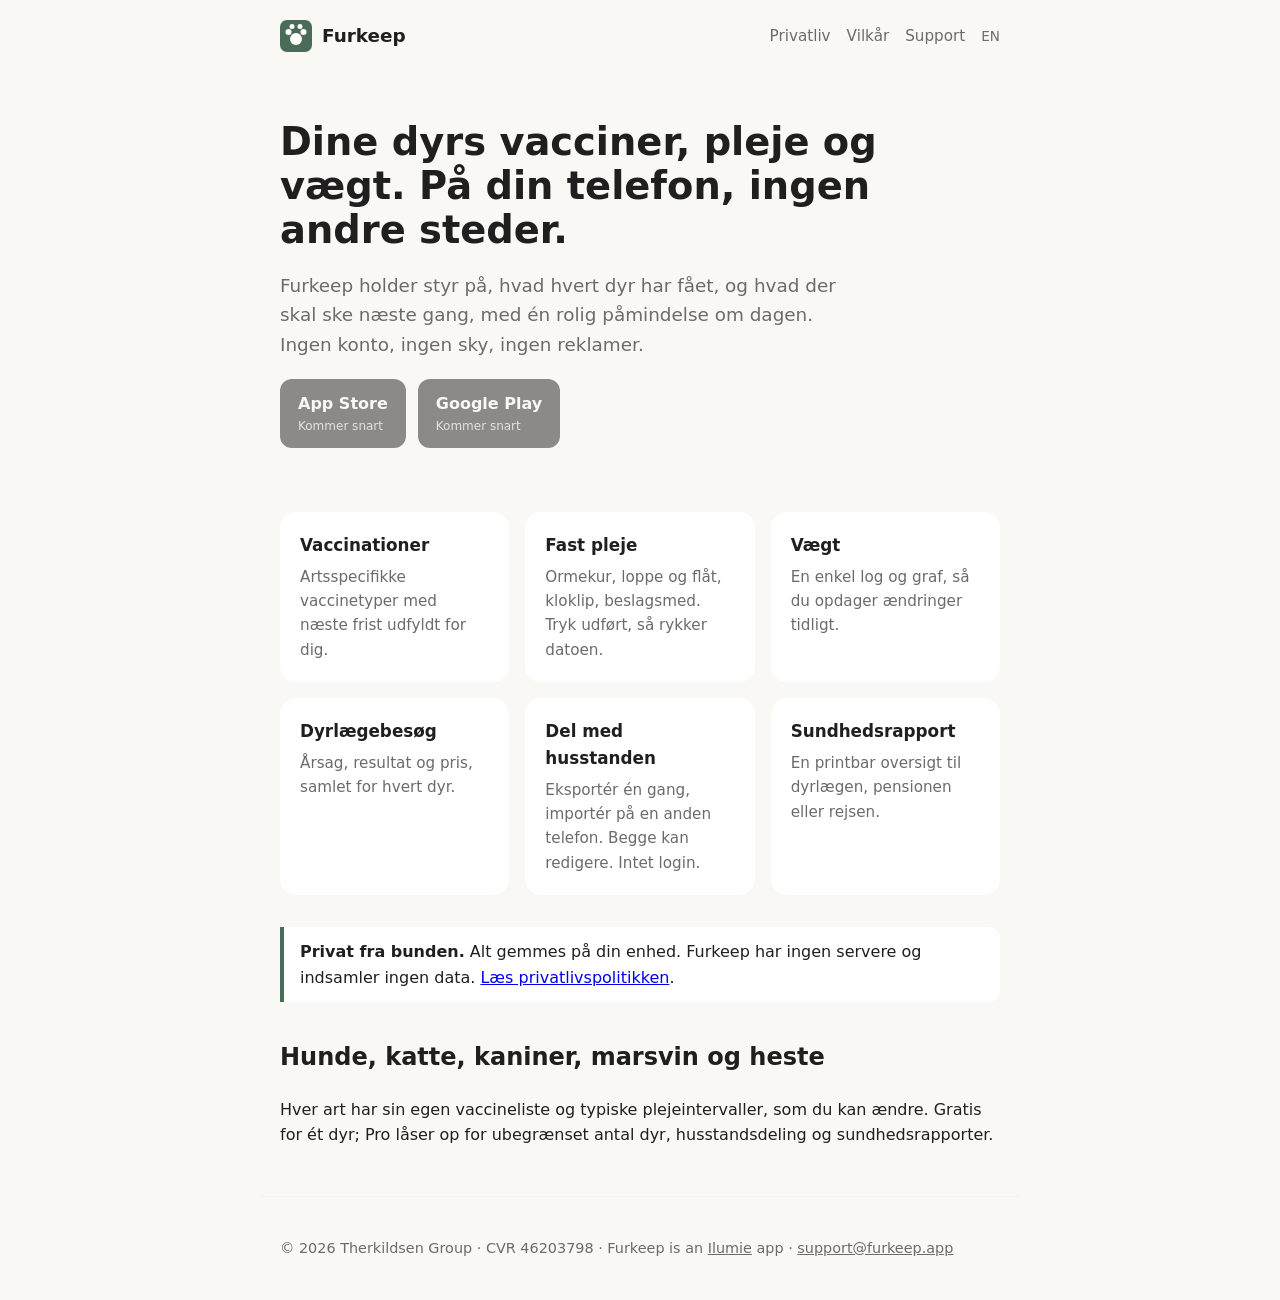
==== da/index.html @ 2c7853d0 "Furkeep website: landing (EN/DA), privacy, terms, support Co-Authored-By: Claude Fable 5.1 <noreply@" ====
<!doctype html><html lang="da"><head><meta charset="utf-8"><meta name="viewport" content="width=device-width,initial-scale=1">
<title>Furkeep – privat sundhedsbog til dine kæledyr</title><meta name="description" content="Vacciner, pleje og vægt for dine dyr. Gemt på din telefon. Ingen konto."><link rel="icon" href="/favicon.svg" type="image/svg+xml"><link rel="stylesheet" href="/style.css">
<link rel="alternate" hreflang="en" href="https://furkeep.app/da/"><link rel="alternate" hreflang="da" href="https://furkeep.app/"></head><body>
<header><a class="logo" href="/da/"><svg viewBox="0 0 64 64"><rect width="64" height="64" rx="14" fill="#4A6B57"/><circle cx="32" cy="38" r="12" fill="#fff"/><circle cx="17" cy="24" r="6" fill="#fff"/><circle cx="47" cy="24" r="6" fill="#fff"/><circle cx="24" cy="13" r="5" fill="#fff"/><circle cx="40" cy="13" r="5" fill="#fff"/></svg>Furkeep</a><nav><a href="/da/privacy">Privatliv</a><a href="/da/terms">Vilkår</a><a href="/da/support">Support</a><a class="lang" href="/">EN</a></nav></header>
<main><section class="hero"><h1>Dine dyrs vacciner, pleje og vægt. På din telefon, ingen andre steder.</h1>
<p>Furkeep holder styr på, hvad hvert dyr har fået, og hvad der skal ske næste gang, med én rolig påmindelse om dagen. Ingen konto, ingen sky, ingen reklamer.</p>
<div class="badges"><a class="badge" href="#" title="Kommer snart">App Store<small>Kommer snart</small></a><a class="badge" href="#" title="Kommer snart">Google Play<small>Kommer snart</small></a></div></section>
<section class="features">
<div class="card"><h3>Vaccinationer</h3><p>Artsspecifikke vaccinetyper med næste frist udfyldt for dig.</p></div>
<div class="card"><h3>Fast pleje</h3><p>Ormekur, loppe og flåt, kloklip, beslagsmed. Tryk udført, så rykker datoen.</p></div>
<div class="card"><h3>Vægt</h3><p>En enkel log og graf, så du opdager ændringer tidligt.</p></div>
<div class="card"><h3>Dyrlægebesøg</h3><p>Årsag, resultat og pris, samlet for hvert dyr.</p></div>
<div class="card"><h3>Del med husstanden</h3><p>Eksportér én gang, importér på en anden telefon. Begge kan redigere. Intet login.</p></div>
<div class="card"><h3>Sundhedsrapport</h3><p>En printbar oversigt til dyrlægen, pensionen eller rejsen.</p></div></section>
<div class="privacy-callout"><strong>Privat fra bunden.</strong> Alt gemmes på din enhed. Furkeep har ingen servere og indsamler ingen data. <a href="/da/privacy">Læs privatlivspolitikken</a>.</div>
<section><h2>Hunde, katte, kaniner, marsvin og heste</h2><p>Hver art har sin egen vaccineliste og typiske plejeintervaller, som du kan ændre. Gratis for ét dyr; Pro låser op for ubegrænset antal dyr, husstandsdeling og sundhedsrapporter.</p></section></main>
<footer>© 2026 Therkildsen Group · CVR 46203798 · Furkeep is an <a href="https://ilumie.com">Ilumie</a> app · <a href="mailto:support@furkeep.app">support@furkeep.app</a></footer>
</body></html>
---- style.css ----
:root{--bg:#faf8f4;--fg:#1f1f1f;--muted:#6b6b6b;--card:#fff;--brand:#4A6B57;--accent:#c56b4a;--max:760px}
@media(prefers-color-scheme:dark){:root{--bg:#141414;--fg:#f2f2f2;--muted:#9a9a9a;--card:#1e1e1e}}
*{box-sizing:border-box}body{margin:0;font-family:system-ui,-apple-system,"Segoe UI",sans-serif;background:var(--bg);color:var(--fg);line-height:1.6}
header,main,footer{max-width:var(--max);margin:0 auto;padding:0 20px}
header{display:flex;align-items:center;justify-content:space-between;padding-top:20px;padding-bottom:12px}
.logo{display:flex;align-items:center;gap:10px;font-weight:700;text-decoration:none;color:var(--fg);font-size:1.15rem}
.logo svg{width:32px;height:32px}
nav a{color:var(--muted);text-decoration:none;margin-left:16px;font-size:.95rem}nav a:hover{color:var(--brand)}
.hero{padding:56px 0 32px}.hero h1{font-size:2.4rem;line-height:1.15;margin:0 0 12px}.hero p{font-size:1.15rem;color:var(--muted);max-width:560px}
.badges{display:flex;gap:12px;flex-wrap:wrap;margin-top:20px}.badge{display:inline-block;padding:12px 18px;border-radius:12px;background:var(--fg);color:var(--bg);text-decoration:none;font-weight:600;opacity:.5}
.badge small{display:block;font-weight:400;font-size:.75rem;opacity:.8}
.features{display:grid;grid-template-columns:repeat(auto-fit,minmax(220px,1fr));gap:16px;margin:32px 0}
.card{background:var(--card);border-radius:16px;padding:20px}.card h3{margin:0 0 6px;font-size:1.05rem}.card p{margin:0;color:var(--muted);font-size:.95rem}
.privacy-callout{border-left:4px solid var(--brand);padding:12px 16px;background:var(--card);border-radius:0 12px 12px 0;margin:24px 0}
h2{margin-top:36px}article h2{font-size:1.25rem}article h3{font-size:1.05rem;margin-top:24px}
footer{padding:40px 20px;color:var(--muted);font-size:.9rem;border-top:1px solid #ddd3;margin-top:48px}
footer a{color:var(--muted)}
.lang{font-size:.85rem}
@media(max-width:600px){.hero h1{font-size:1.9rem}}
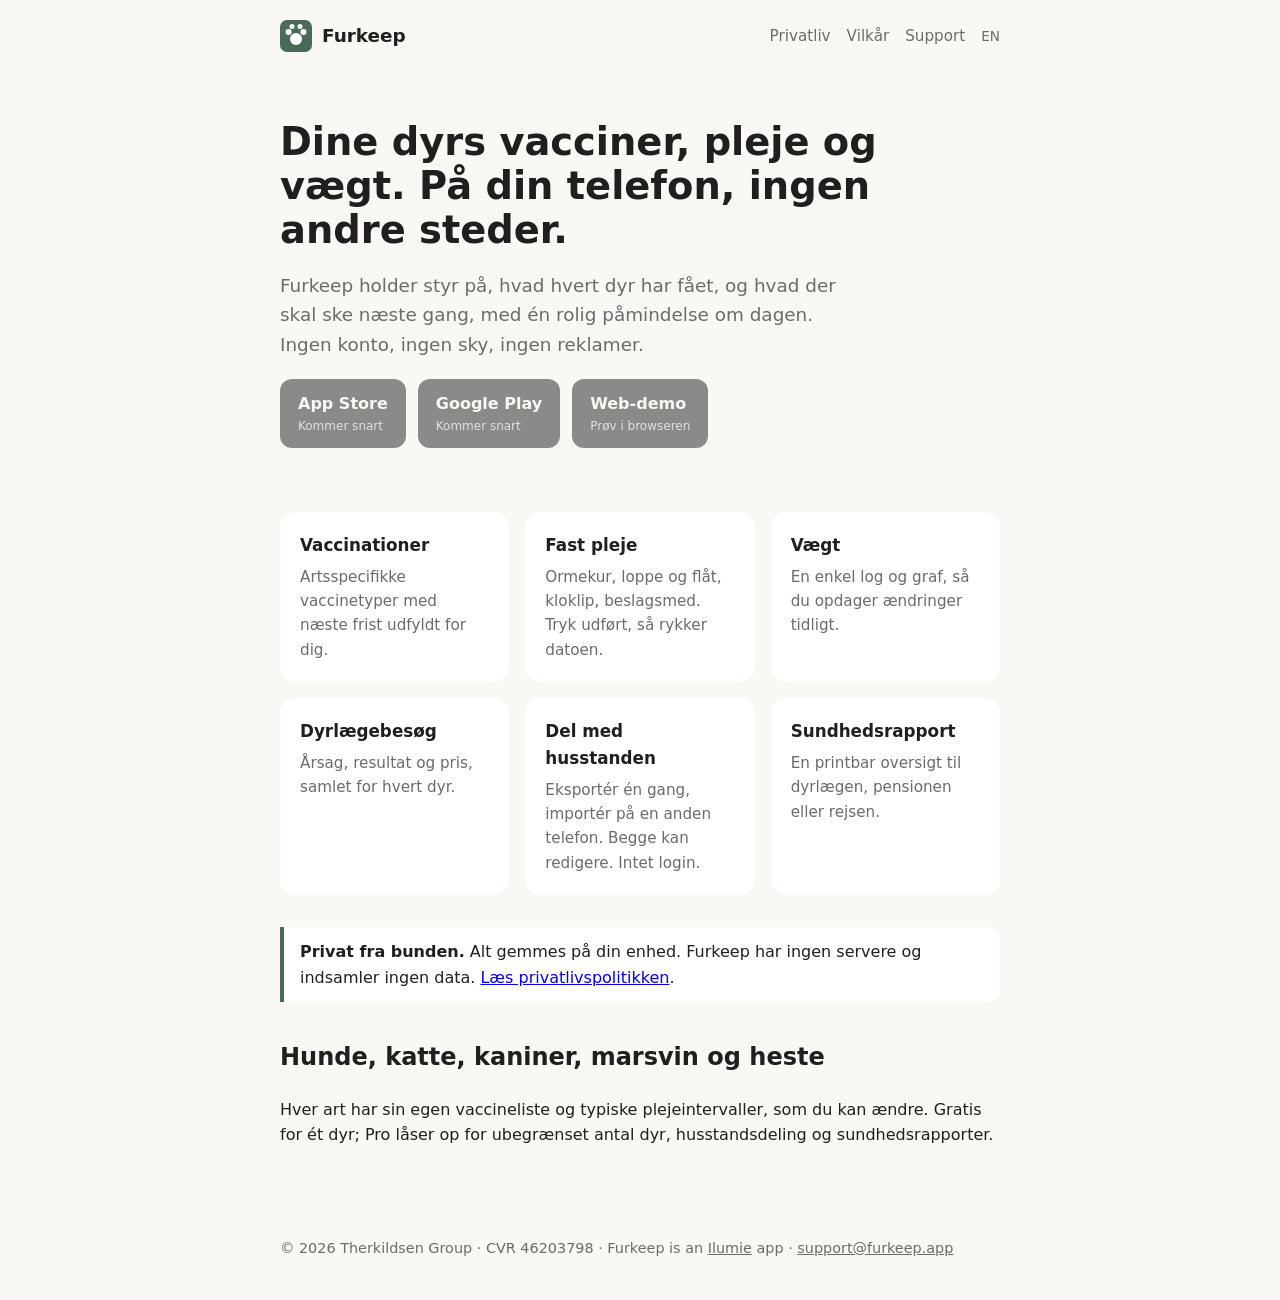
==== commit 922f84e0: "Web demo at /demo, new paw icon, demo links Co-Authored-By: Claude Fable 5.1 <noreply@anthropic.com>" ====
--- a/da/index.html
+++ b/da/index.html
@@ -4,7 +4,7 @@
 <header><a class="logo" href="/da/"><svg viewBox="0 0 64 64"><rect width="64" height="64" rx="14" fill="#4A6B57"/><circle cx="32" cy="38" r="12" fill="#fff"/><circle cx="17" cy="24" r="6" fill="#fff"/><circle cx="47" cy="24" r="6" fill="#fff"/><circle cx="24" cy="13" r="5" fill="#fff"/><circle cx="40" cy="13" r="5" fill="#fff"/></svg>Furkeep</a><nav><a href="/da/privacy">Privatliv</a><a href="/da/terms">Vilkår</a><a href="/da/support">Support</a><a class="lang" href="/">EN</a></nav></header>
 <main><section class="hero"><h1>Dine dyrs vacciner, pleje og vægt. På din telefon, ingen andre steder.</h1>
 <p>Furkeep holder styr på, hvad hvert dyr har fået, og hvad der skal ske næste gang, med én rolig påmindelse om dagen. Ingen konto, ingen sky, ingen reklamer.</p>
-<div class="badges"><a class="badge" href="#" title="Kommer snart">App Store<small>Kommer snart</small></a><a class="badge" href="#" title="Kommer snart">Google Play<small>Kommer snart</small></a></div></section>
+<div class="badges"><a class="badge" href="#" title="Kommer snart">App Store<small>Kommer snart</small></a><a class="badge" href="#" title="Kommer snart">Google Play<small>Kommer snart</small></a><a class="badge" href="/demo/">Web-demo<small>Prøv i browseren</small></a></div></section>
 <section class="features">
 <div class="card"><h3>Vaccinationer</h3><p>Artsspecifikke vaccinetyper med næste frist udfyldt for dig.</p></div>
 <div class="card"><h3>Fast pleje</h3><p>Ormekur, loppe og flåt, kloklip, beslagsmed. Tryk udført, så rykker datoen.</p></div>
